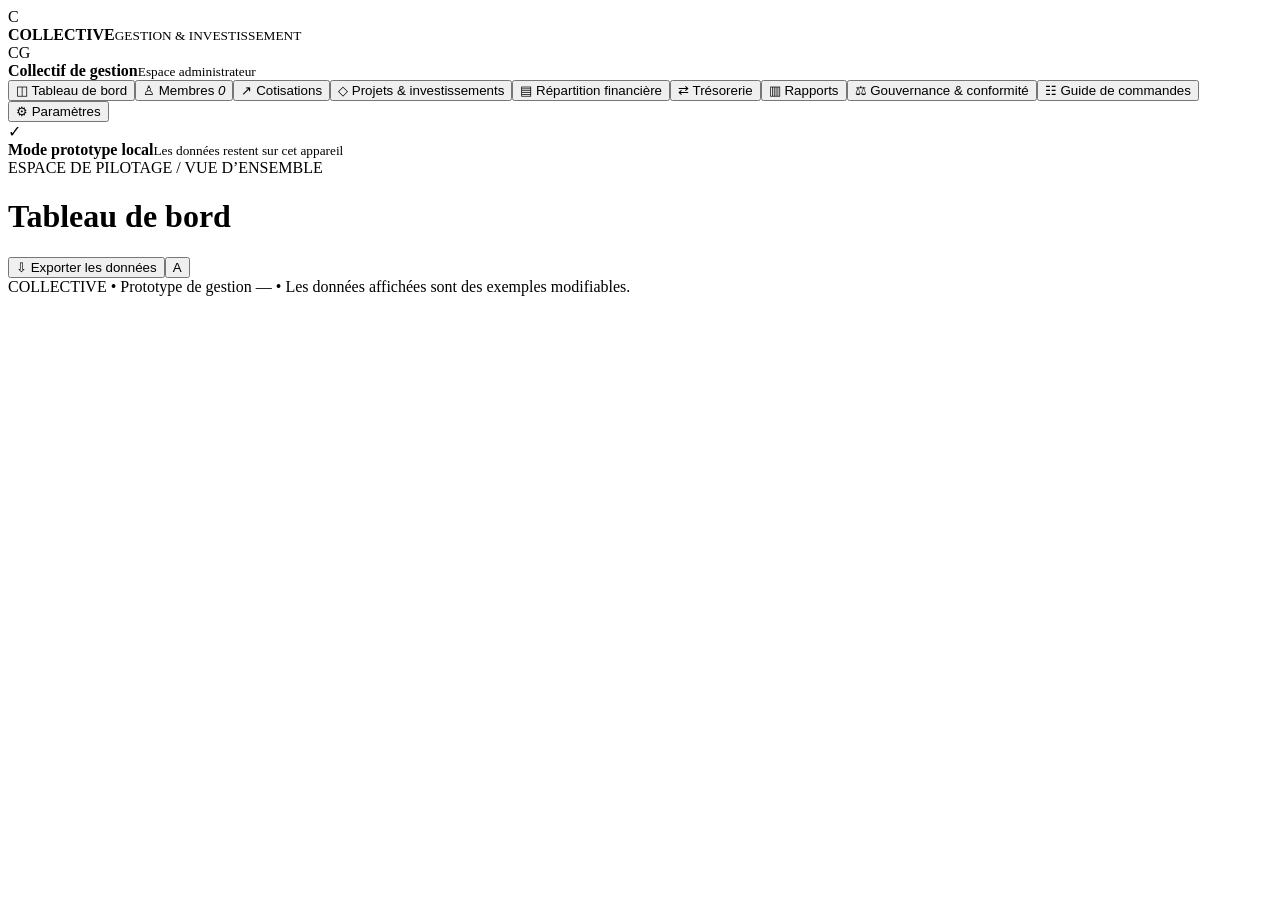
==== index.html @ 3af90262 "Add application files and gouvernance documentation" ====
<!doctype html><html lang="fr"><head><meta charset="utf-8"><meta name="viewport" content="width=device-width,initial-scale=1"><meta name="theme-color" content="#101a2d"><title>COLLECTIVE — Gestion & Investissement</title><link rel="stylesheet" href="style.css"></head><body>
<div class="app-shell"><aside class="sidebar"><div class="brand"><div class="brand-mark">C</div><div><b>COLLECTIVE</b><small>GESTION & INVESTISSEMENT</small></div></div><div class="workspace"><span class="avatar">CG</span><div><b>Collectif de gestion</b><small>Espace administrateur</small></div><span class="dot"></span></div><nav id="nav"><button class="nav-item active" data-page="dashboard"><span>◫</span> Tableau de bord</button><button class="nav-item" data-page="members"><span>♙</span> Membres <em id="memberNavCount">0</em></button><button class="nav-item" data-page="contributions"><span>↗</span> Cotisations</button><button class="nav-item" data-page="projects"><span>◇</span> Projets & investissements</button><button class="nav-item" data-page="finance"><span>▤</span> Répartition financière</button><button class="nav-item" data-page="transactions"><span>⇄</span> Trésorerie</button><button class="nav-item" data-page="reports"><span>▥</span> Rapports</button><button class="nav-item" data-page="governance"><span>⚖</span> Gouvernance & conformité</button><button class="nav-item" data-page="guide"><span>☷</span> Guide de commandes</button><button class="nav-item" data-page="settings"><span>⚙</span> Paramètres</button></nav><div class="sidebar-bottom"><div class="secure-icon">✓</div><div><b>Mode prototype local</b><small>Les données restent sur cet appareil</small></div></div></aside>
<main class="main"><header class="topbar"><div><div class="eyebrow">ESPACE DE PILOTAGE / <span id="crumb">VUE D’ENSEMBLE</span></div><h1 id="pageTitle">Tableau de bord</h1></div><div class="top-actions"><span class="date-pill" id="today"></span><button class="btn btn-light" id="exportAll">⇩ Exporter les données</button><button class="profile" title="Administrateur">A</button></div></header><div id="pageContent"></div><footer>COLLECTIVE • Prototype de gestion — <span id="year"></span> <span>• Les données affichées sont des exemples modifiables.</span></footer></main></div>
<div id="modalRoot"></div><div class="toast" id="toast"></div><input id="importFile" type="file" accept="application/json" hidden><script src="app.js"></script></body></html>
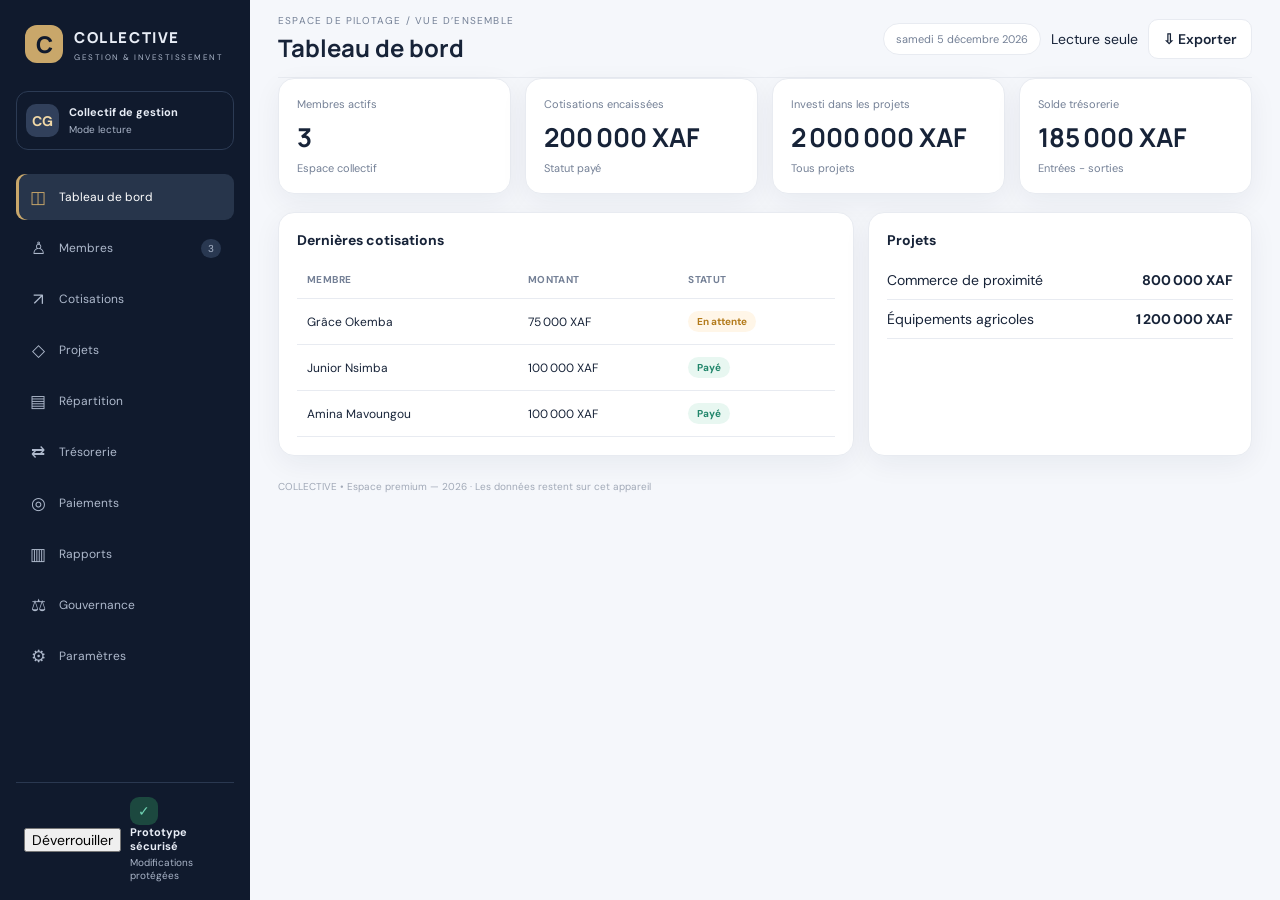
==== commit cd32952b: "Premium UI, password lock, payment methods (MoMo, Airtel, Orange, Visa)" ====
--- a/index.html
+++ b/index.html
@@ -1,4 +1,75 @@
-<!doctype html><html lang="fr"><head><meta charset="utf-8"><meta name="viewport" content="width=device-width,initial-scale=1"><meta name="theme-color" content="#101a2d"><title>COLLECTIVE — Gestion & Investissement</title><link rel="stylesheet" href="style.css"></head><body>
-<div class="app-shell"><aside class="sidebar"><div class="brand"><div class="brand-mark">C</div><div><b>COLLECTIVE</b><small>GESTION & INVESTISSEMENT</small></div></div><div class="workspace"><span class="avatar">CG</span><div><b>Collectif de gestion</b><small>Espace administrateur</small></div><span class="dot"></span></div><nav id="nav"><button class="nav-item active" data-page="dashboard"><span>◫</span> Tableau de bord</button><button class="nav-item" data-page="members"><span>♙</span> Membres <em id="memberNavCount">0</em></button><button class="nav-item" data-page="contributions"><span>↗</span> Cotisations</button><button class="nav-item" data-page="projects"><span>◇</span> Projets & investissements</button><button class="nav-item" data-page="finance"><span>▤</span> Répartition financière</button><button class="nav-item" data-page="transactions"><span>⇄</span> Trésorerie</button><button class="nav-item" data-page="reports"><span>▥</span> Rapports</button><button class="nav-item" data-page="governance"><span>⚖</span> Gouvernance & conformité</button><button class="nav-item" data-page="guide"><span>☷</span> Guide de commandes</button><button class="nav-item" data-page="settings"><span>⚙</span> Paramètres</button></nav><div class="sidebar-bottom"><div class="secure-icon">✓</div><div><b>Mode prototype local</b><small>Les données restent sur cet appareil</small></div></div></aside>
-<main class="main"><header class="topbar"><div><div class="eyebrow">ESPACE DE PILOTAGE / <span id="crumb">VUE D’ENSEMBLE</span></div><h1 id="pageTitle">Tableau de bord</h1></div><div class="top-actions"><span class="date-pill" id="today"></span><button class="btn btn-light" id="exportAll">⇩ Exporter les données</button><button class="profile" title="Administrateur">A</button></div></header><div id="pageContent"></div><footer>COLLECTIVE • Prototype de gestion — <span id="year"></span> <span>• Les données affichées sont des exemples modifiables.</span></footer></main></div>
-<div id="modalRoot"></div><div class="toast" id="toast"></div><input id="importFile" type="file" accept="application/json" hidden><script src="app.js"></script></body></html>
+<!doctype html>
+<html lang="fr">
+<head>
+  <meta charset="utf-8">
+  <meta name="viewport" content="width=device-width,initial-scale=1">
+  <meta name="theme-color" content="#0a0f1a">
+  <title>COLLECTIVE — Gestion & Investissement</title>
+  <link rel="stylesheet" href="style.css">
+  <link rel="preconnect" href="https://fonts.googleapis.com">
+  <link rel="preconnect" href="https://fonts.gstatic.com" crossorigin>
+  <link href="https://fonts.googleapis.com/css2?family=Cormorant+Garamond:wght@500;600;700&family=DM+Sans:wght@400;500;600;700&display=swap" rel="stylesheet">
+</head>
+<body>
+  <div class="app-shell">
+    <aside class="sidebar">
+      <div class="brand">
+        <div class="brand-mark">C</div>
+        <div>
+          <b>COLLECTIVE</b>
+          <small>GESTION & INVESTISSEMENT</small>
+        </div>
+      </div>
+      <div class="workspace">
+        <span class="avatar" id="wsAvatar">CG</span>
+        <div>
+          <b id="wsName">Collectif de gestion</b>
+          <small id="wsMode">Mode lecture</small>
+        </div>
+        <span class="lock-dot" id="lockDot" title="Verrouillé"></span>
+      </div>
+      <nav id="nav">
+        <button class="nav-item active" data-page="dashboard"><span>◫</span> Tableau de bord</button>
+        <button class="nav-item" data-page="members"><span>♙</span> Membres <em id="memberNavCount">0</em></button>
+        <button class="nav-item" data-page="contributions"><span>↗</span> Cotisations</button>
+        <button class="nav-item" data-page="projects"><span>◇</span> Projets</button>
+        <button class="nav-item" data-page="finance"><span>▤</span> Répartition</button>
+        <button class="nav-item" data-page="transactions"><span>⇄</span> Trésorerie</button>
+        <button class="nav-item" data-page="payments"><span>◎</span> Paiements</button>
+        <button class="nav-item" data-page="reports"><span>▥</span> Rapports</button>
+        <button class="nav-item" data-page="governance"><span>⚖</span> Gouvernance</button>
+        <button class="nav-item" data-page="settings"><span>⚙</span> Paramètres</button>
+      </nav>
+      <div class="sidebar-bottom">
+        <button class="btn-unlock" id="toggleLockBtn">Déverrouiller</button>
+        <div class="secure-line">
+          <span class="secure-icon">✓</span>
+          <div>
+            <b>Prototype sécurisé</b>
+            <small>Modifications protégées</small>
+          </div>
+        </div>
+      </div>
+    </aside>
+    <main class="main">
+      <header class="topbar">
+        <div>
+          <div class="eyebrow">ESPACE DE PILOTAGE / <span id="crumb">VUE D’ENSEMBLE</span></div>
+          <h1 id="pageTitle">Tableau de bord</h1>
+        </div>
+        <div class="top-actions">
+          <span class="date-pill" id="today"></span>
+          <span class="mode-pill" id="modePill">Lecture seule</span>
+          <button class="btn btn-light" id="exportAll">⇩ Exporter</button>
+        </div>
+      </header>
+      <div id="pageContent"></div>
+      <footer>COLLECTIVE • Espace premium — <span id="year"></span> · Les données restent sur cet appareil</footer>
+    </main>
+  </div>
+  <div id="modalRoot"></div>
+  <div class="toast" id="toast"></div>
+  <input id="importFile" type="file" accept="application/json" hidden>
+  <script src="app.js"></script>
+</body>
+</html>
--- a/style.css
+++ b/style.css
@@ -0,0 +1,2 @@
+@import url('https://fonts.googleapis.com/css2?family=DM+Sans:wght@400;500;600;700&family=Manrope:wght@400;500;600;700;800&display=swap');
+:root{--navy:#101a2d;--navy2:#192741;--gold:#c9a76a;--gold2:#f3e8d1;--ink:#172338;--muted:#748096;--line:#e8ebf1;--bg:#f5f7fb;--white:#fff;--green:#21866b;--red:#c75b62;--blue:#4775cf;--shadow:0 8px 28px rgba(24,39,65,.06)}*{box-sizing:border-box}body{margin:0;background:var(--bg);color:var(--ink);font:14px 'DM Sans',sans-serif}button,input,select,textarea{font:inherit}button{cursor:pointer}.app-shell{display:flex;min-height:100vh}.sidebar{width:250px;background:var(--navy);color:#e8edf6;padding:25px 16px 18px;display:flex;flex-direction:column;flex-shrink:0}.brand{display:flex;gap:11px;align-items:center;padding:0 9px 28px}.brand-mark{width:38px;height:38px;border-radius:12px;background:var(--gold);color:var(--navy);display:grid;place-items:center;font:800 23px Manrope}.brand b{display:block;letter-spacing:1.6px;font:800 15px Manrope}.brand small{display:block;font-size:8px;letter-spacing:1.5px;color:#aab5c8;margin-top:4px}.workspace{display:flex;align-items:center;gap:10px;padding:12px 9px;border:1px solid #2c3b54;border-radius:12px;margin-bottom:24px}.avatar{width:33px;height:33px;border-radius:10px;background:#31405b;color:#f2d9a7;display:grid;place-items:center;font-weight:700}.workspace b,.workspace small{display:block}.workspace b{font-size:11px}.workspace small{font-size:10px;color:#aab5c8;margin-top:4px}.dot{width:7px;height:7px;border-radius:50%;background:#48c19a;margin-left:auto;align-self:flex-start;margin-top:5px}nav{display:grid;gap:5px}.nav-item{border:0;background:transparent;color:#aeb9cc;text-align:left;padding:12px 13px;border-radius:9px;display:flex;align-items:center;gap:12px;font-size:12px;transition:.15s}.nav-item span{width:18px;text-align:center;font-size:17px}.nav-item em{margin-left:auto;font-style:normal;font-size:10px;background:#293851;padding:3px 7px;border-radius:10px}.nav-item:hover{background:#1b2a42;color:white}.nav-item.active{background:#27354b;color:#fff;box-shadow:inset 3px 0 var(--gold)}.nav-item.active span{color:var(--gold)}.sidebar-bottom{margin-top:auto;display:flex;gap:9px;align-items:center;padding:14px 8px 0;border-top:1px solid #2a3850}.secure-icon{height:28px;width:28px;border-radius:9px;background:#1c483f;color:#71d4b4;display:grid;place-items:center}.sidebar-bottom b,.sidebar-bottom small{display:block}.sidebar-bottom b{font-size:11px}.sidebar-bottom small{font-size:10px;color:#aab5c8;margin-top:3px}.main{flex:1;padding:0 28px;min-width:0}.topbar{height:78px;display:flex;align-items:center;justify-content:space-between;border-bottom:1px solid var(--line)}.eyebrow{font-size:10px;letter-spacing:1.2px;color:var(--muted);margin-bottom:4px}.topbar h1{margin:0;font:700 24px Manrope}.top-actions{display:flex;align-items:center;gap:10px}.date-pill{background:var(--white);border:1px solid var(--line);border-radius:20px;padding:8px 12px;font-size:11px;color:var(--muted)}.btn{border:0;border-radius:10px;padding:10px 14px;font-weight:600;display:inline-flex;align-items:center;gap:7px}.btn-light{background:var(--white);border:1px solid var(--line);color:var(--ink)}.btn-primary{background:var(--navy);color:#fff}.btn-danger{background:#fdecee;color:var(--red)}.profile{width:36px;height:36px;border-radius:11px;background:var(--navy);color:#f2d9a7;font-weight:700}.page-head{display:flex;justify-content:space-between;align-items:center;margin:22px 0 16px;gap:12px}.stats{display:grid;grid-template-columns:repeat(4,minmax(0,1fr));gap:14px;margin-bottom:18px}.card{background:var(--white);border:1px solid var(--line);border-radius:16px;padding:18px;box-shadow:var(--shadow)}.stat-label{font-size:11px;color:var(--muted)}.stat-value{font:700 26px Manrope;margin-top:8px}.stat-sub{font-size:11px;color:var(--muted);margin-top:6px}.two-col{display:grid;grid-template-columns:1.2fr .8fr;gap:14px}.three-col{display:grid;grid-template-columns:repeat(3,1fr);gap:14px}.table-top{display:flex;justify-content:space-between;align-items:center;margin-bottom:12px;gap:10px}.search{width:240px;border:1px solid var(--line);border-radius:10px;padding:10px 12px;background:#fafbfd}.table-wrap{overflow:auto}.table{width:100%;border-collapse:collapse}.table th,.table td{padding:12px 10px;border-bottom:1px solid var(--line);text-align:left;font-size:12px}.table th{color:var(--muted);font-size:10px;text-transform:uppercase;letter-spacing:.4px}.badge{display:inline-flex;padding:4px 9px;border-radius:20px;font-size:10px;font-weight:700}.badge-ok{background:#e8f7f1;color:var(--green)}.badge-warn{background:#fff6e8;color:#b37b1b}.badge-danger{background:#fdecee;color:var(--red)}.badge-info{background:#eaf1ff;color:var(--blue)}.form-grid{display:grid;grid-template-columns:1fr 1fr;gap:12px}.field{display:grid;gap:6px}.field.full{grid-column:1/-1}.field label{font-size:11px;color:var(--muted)}.field input,.field select,.field textarea{border:1px solid var(--line);border-radius:10px;padding:11px 12px;background:#fafbfd}.field textarea{min-height:90px;resize:vertical}.modal-backdrop{position:fixed;inset:0;background:rgba(16,26,45,.45);display:grid;place-items:center;z-index:40;padding:18px}.modal{width:min(560px,100%);background:var(--white);border-radius:18px;padding:20px;box-shadow:var(--shadow)}.modal h3{margin:0 0 14px;font:700 18px Manrope}.modal-actions{display:flex;justify-content:flex-end;gap:10px;margin-top:16px}.toast{position:fixed;right:20px;bottom:20px;background:var(--navy);color:#fff;padding:12px 16px;border-radius:12px;transform:translateY(120%);opacity:0;transition:.25s;z-index:50}.toast.show{transform:none;opacity:1}.chart-area{display:flex;align-items:flex-end;gap:10px;height:160px;padding-top:10px}.bar{flex:1;background:linear-gradient(180deg,#f0d9a3,#c9a76a);border-radius:8px 8px 0 0;min-height:8px;position:relative}.bar-label{position:absolute;bottom:-18px;left:50%;transform:translateX(-50%);font-size:9px;color:var(--muted);white-space:nowrap}.guide-grid{display:grid;grid-template-columns:1fr 1fr;gap:14px}.guide-step{background:var(--white);border:1px solid var(--line);border-radius:16px;padding:16px}.guide-step .step-num{width:28px;height:28px;border-radius:9px;background:var(--gold2);color:#8e6d32;display:grid;place-items:center;font-weight:800;margin-bottom:10px}.settings-row{display:flex;justify-content:space-between;align-items:center;padding:14px 0;border-bottom:1px solid var(--line)}.notice{border-left:3px solid var(--gold);background:#fffaf0;padding:14px 16px;font-size:11px;line-height:1.7;color:#756344;border-radius:0 9px 9px 0;margin-bottom:16px}footer{font-size:10px;color:#a1a9b7;padding:24px 0 4px}@media(max-width:1100px){.sidebar{width:220px}.stats{grid-template-columns:repeat(2,minmax(0,1fr))}.two-col{grid-template-columns:1fr}}@media(max-width:760px){.app-shell{display:block}.sidebar{width:100%}.workspace,.sidebar-bottom{display:none}nav{display:flex;overflow:auto}.nav-item{white-space:nowrap}.main{padding:0 13px}.stats,.two-col,.three-col,.guide-grid,.form-grid{grid-template-columns:1fr}}
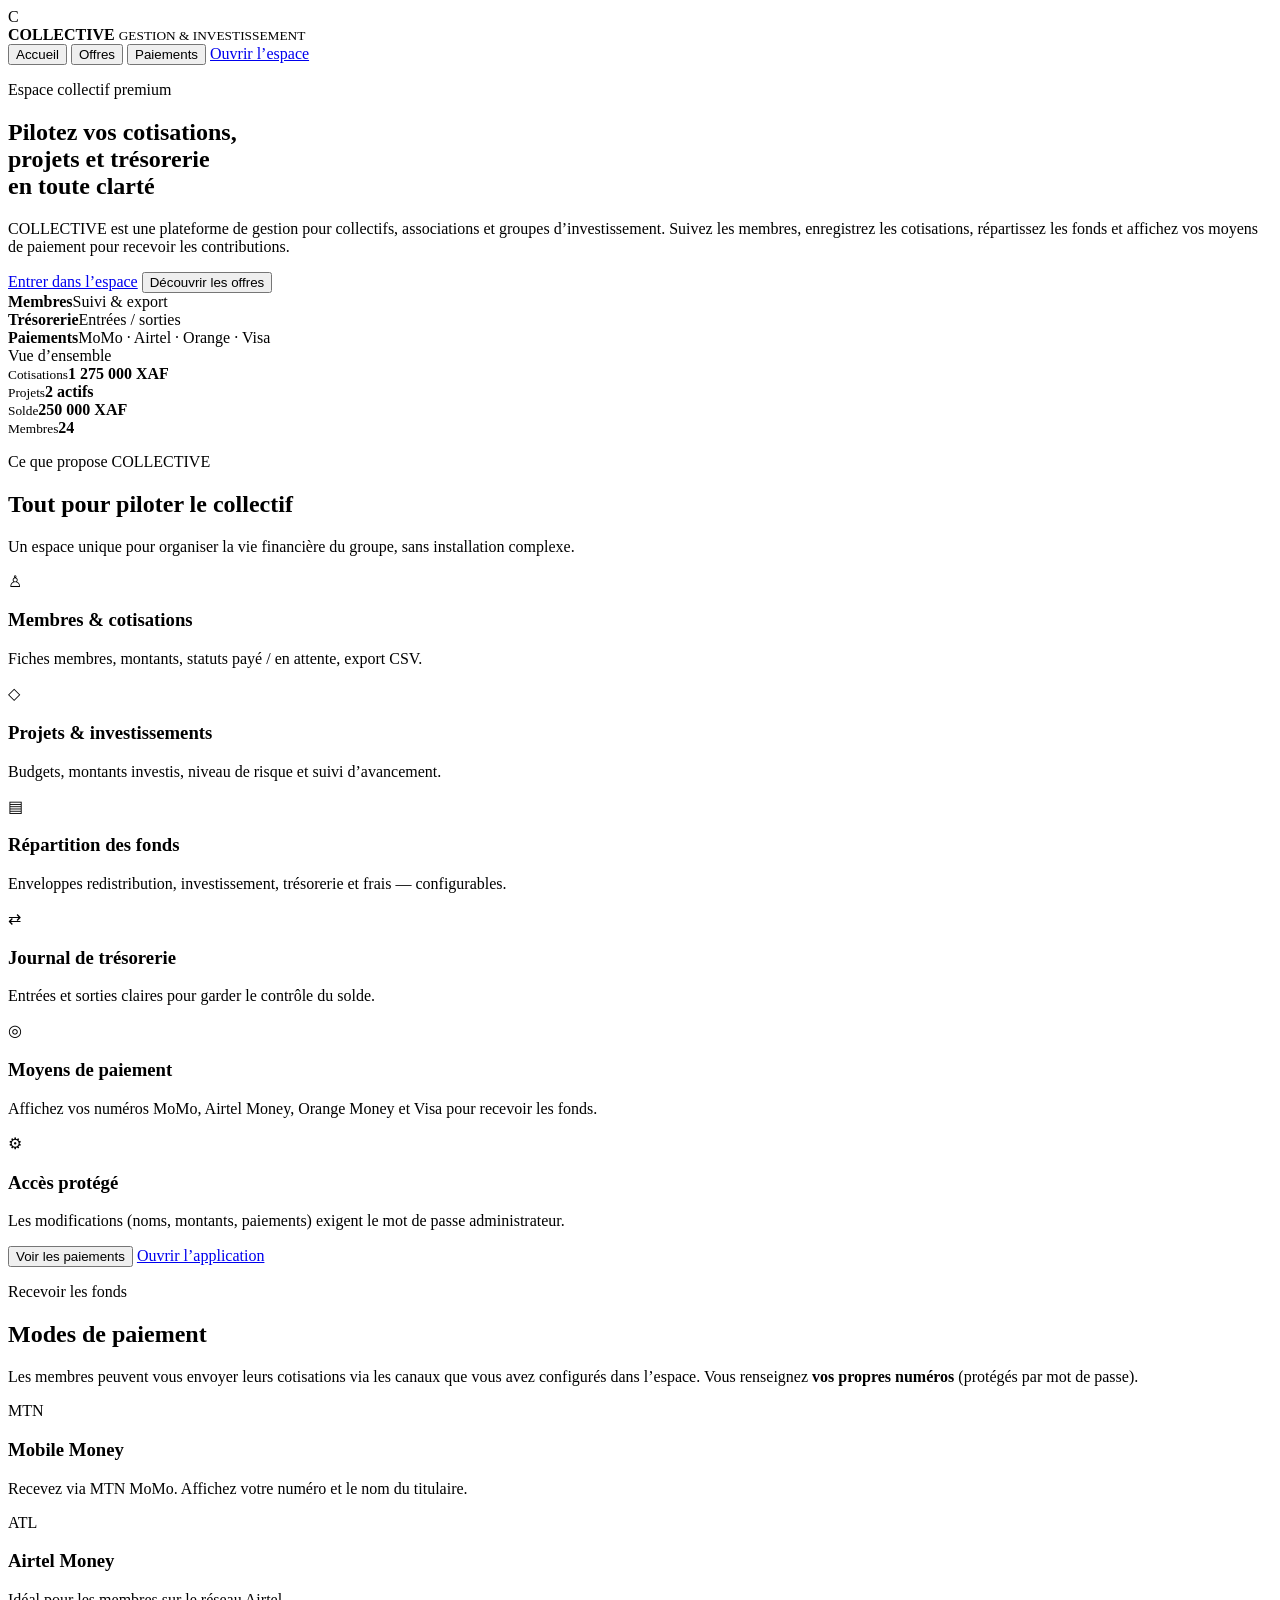
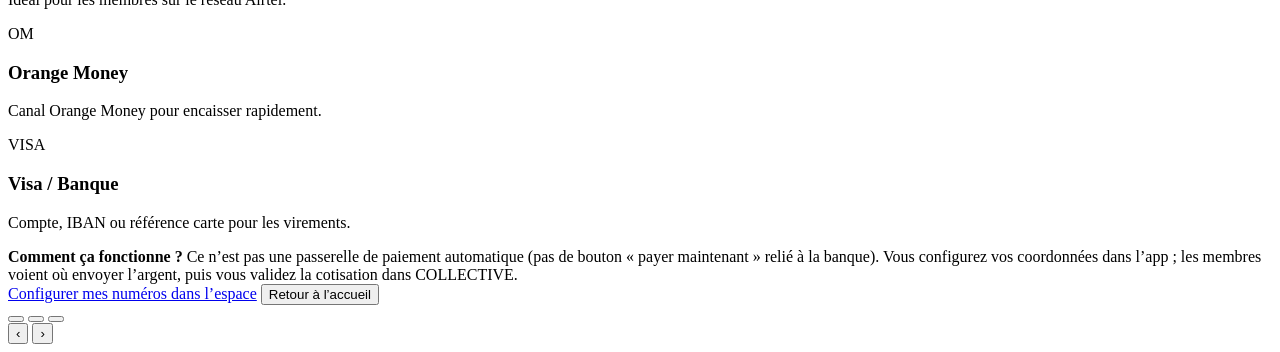
==== commit b7f1f4a0: "Landing 3 pages avec slide + app.html séparée" ====
--- a/index.html
+++ b/index.html
@@ -5,71 +5,190 @@
   <meta name="viewport" content="width=device-width,initial-scale=1">
   <meta name="theme-color" content="#0a0f1a">
   <title>COLLECTIVE — Gestion & Investissement</title>
-  <link rel="stylesheet" href="style.css">
+  <link rel="stylesheet" href="landing.css">
   <link rel="preconnect" href="https://fonts.googleapis.com">
   <link rel="preconnect" href="https://fonts.gstatic.com" crossorigin>
   <link href="https://fonts.googleapis.com/css2?family=Cormorant+Garamond:wght@500;600;700&family=DM+Sans:wght@400;500;600;700&display=swap" rel="stylesheet">
 </head>
 <body>
-  <div class="app-shell">
-    <aside class="sidebar">
-      <div class="brand">
-        <div class="brand-mark">C</div>
-        <div>
-          <b>COLLECTIVE</b>
-          <small>GESTION & INVESTISSEMENT</small>
+  <header class="top">
+    <div class="brand">
+      <div class="mark">C</div>
+      <div>
+        <b>COLLECTIVE</b>
+        <small>GESTION & INVESTISSEMENT</small>
+      </div>
+    </div>
+    <nav class="top-nav">
+      <button type="button" data-go="0" class="active">Accueil</button>
+      <button type="button" data-go="1">Offres</button>
+      <button type="button" data-go="2">Paiements</button>
+      <a class="btn-enter" href="app.html">Ouvrir l’espace</a>
+    </nav>
+  </header>
+
+  <main class="slider" id="slider">
+    <section class="slide slide-1" id="slide-0">
+      <div class="slide-inner">
+        <p class="eyebrow">Espace collectif premium</p>
+        <h1>Pilotez vos cotisations,<br>projets et trésorerie<br><span>en toute clarté</span></h1>
+        <p class="lead">
+          COLLECTIVE est une plateforme de gestion pour collectifs, associations et groupes d’investissement.
+          Suivez les membres, enregistrez les cotisations, répartissez les fonds et affichez vos moyens de paiement
+          pour recevoir les contributions.
+        </p>
+        <div class="cta-row">
+          <a class="btn-primary" href="app.html">Entrer dans l’espace</a>
+          <button type="button" class="btn-ghost" data-go="1">Découvrir les offres</button>
+        </div>
+        <div class="stats-row">
+          <div><strong>Membres</strong><span>Suivi &amp; export</span></div>
+          <div><strong>Trésorerie</strong><span>Entrées / sorties</span></div>
+          <div><strong>Paiements</strong><span>MoMo · Airtel · Orange · Visa</span></div>
         </div>
       </div>
-      <div class="workspace">
-        <span class="avatar" id="wsAvatar">CG</span>
-        <div>
-          <b id="wsName">Collectif de gestion</b>
-          <small id="wsMode">Mode lecture</small>
-        </div>
-        <span class="lock-dot" id="lockDot" title="Verrouillé"></span>
-      </div>
-      <nav id="nav">
-        <button class="nav-item active" data-page="dashboard"><span>◫</span> Tableau de bord</button>
-        <button class="nav-item" data-page="members"><span>♙</span> Membres <em id="memberNavCount">0</em></button>
-        <button class="nav-item" data-page="contributions"><span>↗</span> Cotisations</button>
-        <button class="nav-item" data-page="projects"><span>◇</span> Projets</button>
-        <button class="nav-item" data-page="finance"><span>▤</span> Répartition</button>
-        <button class="nav-item" data-page="transactions"><span>⇄</span> Trésorerie</button>
-        <button class="nav-item" data-page="payments"><span>◎</span> Paiements</button>
-        <button class="nav-item" data-page="reports"><span>▥</span> Rapports</button>
-        <button class="nav-item" data-page="governance"><span>⚖</span> Gouvernance</button>
-        <button class="nav-item" data-page="settings"><span>⚙</span> Paramètres</button>
-      </nav>
-      <div class="sidebar-bottom">
-        <button class="btn-unlock" id="toggleLockBtn">Déverrouiller</button>
-        <div class="secure-line">
-          <span class="secure-icon">✓</span>
-          <div>
-            <b>Prototype sécurisé</b>
-            <small>Modifications protégées</small>
+      <div class="slide-visual">
+        <div class="glass-card">
+          <div class="gc-top">Vue d’ensemble</div>
+          <div class="gc-grid">
+            <div><small>Cotisations</small><b>1 275 000 XAF</b></div>
+            <div><small>Projets</small><b>2 actifs</b></div>
+            <div><small>Solde</small><b>250 000 XAF</b></div>
+            <div><small>Membres</small><b>24</b></div>
           </div>
         </div>
       </div>
-    </aside>
-    <main class="main">
-      <header class="topbar">
-        <div>
-          <div class="eyebrow">ESPACE DE PILOTAGE / <span id="crumb">VUE D’ENSEMBLE</span></div>
-          <h1 id="pageTitle">Tableau de bord</h1>
+    </section>
+
+    <section class="slide slide-2" id="slide-1">
+      <div class="slide-inner wide">
+        <p class="eyebrow">Ce que propose COLLECTIVE</p>
+        <h2>Tout pour piloter le collectif</h2>
+        <p class="lead short">
+          Un espace unique pour organiser la vie financière du groupe, sans installation complexe.
+        </p>
+        <div class="features">
+          <article>
+            <span class="ico">♙</span>
+            <h3>Membres &amp; cotisations</h3>
+            <p>Fiches membres, montants, statuts payé / en attente, export CSV.</p>
+          </article>
+          <article>
+            <span class="ico">◇</span>
+            <h3>Projets &amp; investissements</h3>
+            <p>Budgets, montants investis, niveau de risque et suivi d’avancement.</p>
+          </article>
+          <article>
+            <span class="ico">▤</span>
+            <h3>Répartition des fonds</h3>
+            <p>Enveloppes redistribution, investissement, trésorerie et frais — configurables.</p>
+          </article>
+          <article>
+            <span class="ico">⇄</span>
+            <h3>Journal de trésorerie</h3>
+            <p>Entrées et sorties claires pour garder le contrôle du solde.</p>
+          </article>
+          <article>
+            <span class="ico">◎</span>
+            <h3>Moyens de paiement</h3>
+            <p>Affichez vos numéros MoMo, Airtel Money, Orange Money et Visa pour recevoir les fonds.</p>
+          </article>
+          <article>
+            <span class="ico">⚙</span>
+            <h3>Accès protégé</h3>
+            <p>Les modifications (noms, montants, paiements) exigent le mot de passe administrateur.</p>
+          </article>
         </div>
-        <div class="top-actions">
-          <span class="date-pill" id="today"></span>
-          <span class="mode-pill" id="modePill">Lecture seule</span>
-          <button class="btn btn-light" id="exportAll">⇩ Exporter</button>
+        <div class="cta-row">
+          <button type="button" class="btn-primary" data-go="2">Voir les paiements</button>
+          <a class="btn-ghost" href="app.html">Ouvrir l’application</a>
         </div>
-      </header>
-      <div id="pageContent"></div>
-      <footer>COLLECTIVE • Espace premium — <span id="year"></span> · Les données restent sur cet appareil</footer>
-    </main>
+      </div>
+    </section>
+
+    <section class="slide slide-3" id="slide-2">
+      <div class="slide-inner wide">
+        <p class="eyebrow">Recevoir les fonds</p>
+        <h2>Modes de paiement</h2>
+        <p class="lead short">
+          Les membres peuvent vous envoyer leurs cotisations via les canaux que vous avez configurés dans l’espace.
+          Vous renseignez <strong>vos propres numéros</strong> (protégés par mot de passe).
+        </p>
+        <div class="pay-row">
+          <div class="pay">
+            <div class="pay-badge momo">MTN</div>
+            <h3>Mobile Money</h3>
+            <p>Recevez via MTN MoMo. Affichez votre numéro et le nom du titulaire.</p>
+          </div>
+          <div class="pay">
+            <div class="pay-badge airtel">ATL</div>
+            <h3>Airtel Money</h3>
+            <p>Idéal pour les membres sur le réseau Airtel.</p>
+          </div>
+          <div class="pay">
+            <div class="pay-badge orange">OM</div>
+            <h3>Orange Money</h3>
+            <p>Canal Orange Money pour encaisser rapidement.</p>
+          </div>
+          <div class="pay">
+            <div class="pay-badge visa">VISA</div>
+            <h3>Visa / Banque</h3>
+            <p>Compte, IBAN ou référence carte pour les virements.</p>
+          </div>
+        </div>
+        <div class="note">
+          <strong>Comment ça fonctionne ?</strong>
+          Ce n’est pas une passerelle de paiement automatique (pas de bouton « payer maintenant » relié à la banque).
+          Vous configurez vos coordonnées dans l’app ; les membres voient où envoyer l’argent, puis vous validez la cotisation dans COLLECTIVE.
+        </div>
+        <div class="cta-row">
+          <a class="btn-primary" href="app.html">Configurer mes numéros dans l’espace</a>
+          <button type="button" class="btn-ghost" data-go="0">Retour à l’accueil</button>
+        </div>
+      </div>
+    </section>
+  </main>
+
+  <div class="dots" id="dots">
+    <button type="button" data-go="0" class="active" aria-label="Page 1"></button>
+    <button type="button" data-go="1" aria-label="Page 2"></button>
+    <button type="button" data-go="2" aria-label="Page 3"></button>
   </div>
-  <div id="modalRoot"></div>
-  <div class="toast" id="toast"></div>
-  <input id="importFile" type="file" accept="application/json" hidden>
-  <script src="app.js"></script>
+
+  <button class="nav-arrow prev" type="button" id="prev" aria-label="Précédent">‹</button>
+  <button class="nav-arrow next" type="button" id="next" aria-label="Suivant">›</button>
+
+  <script>
+    const slides = [...document.querySelectorAll('.slide')];
+    let i = 0;
+    function go(n) {
+      i = Math.max(0, Math.min(slides.length - 1, n));
+      document.getElementById('slider').style.transform = 'translateX(' + (-i * 100) + '%)';
+      document.querySelectorAll('[data-go]').forEach(el => {
+        if (el.matches('.top-nav button, .dots button')) {
+          el.classList.toggle('active', Number(el.dataset.go) === i);
+        }
+      });
+    }
+    document.querySelectorAll('[data-go]').forEach(el => {
+      el.addEventListener('click', () => go(Number(el.dataset.go)));
+    });
+    document.getElementById('prev').onclick = () => go(i - 1);
+    document.getElementById('next').onclick = () => go(i + 1);
+    let touchX = null;
+    const slider = document.getElementById('slider');
+    slider.addEventListener('touchstart', e => { touchX = e.changedTouches[0].screenX; }, { passive: true });
+    slider.addEventListener('touchend', e => {
+      if (touchX == null) return;
+      const dx = e.changedTouches[0].screenX - touchX;
+      if (dx > 50) go(i - 1);
+      if (dx < -50) go(i + 1);
+      touchX = null;
+    }, { passive: true });
+    window.addEventListener('keydown', e => {
+      if (e.key === 'ArrowRight') go(i + 1);
+      if (e.key === 'ArrowLeft') go(i - 1);
+    });
+  </script>
 </body>
 </html>
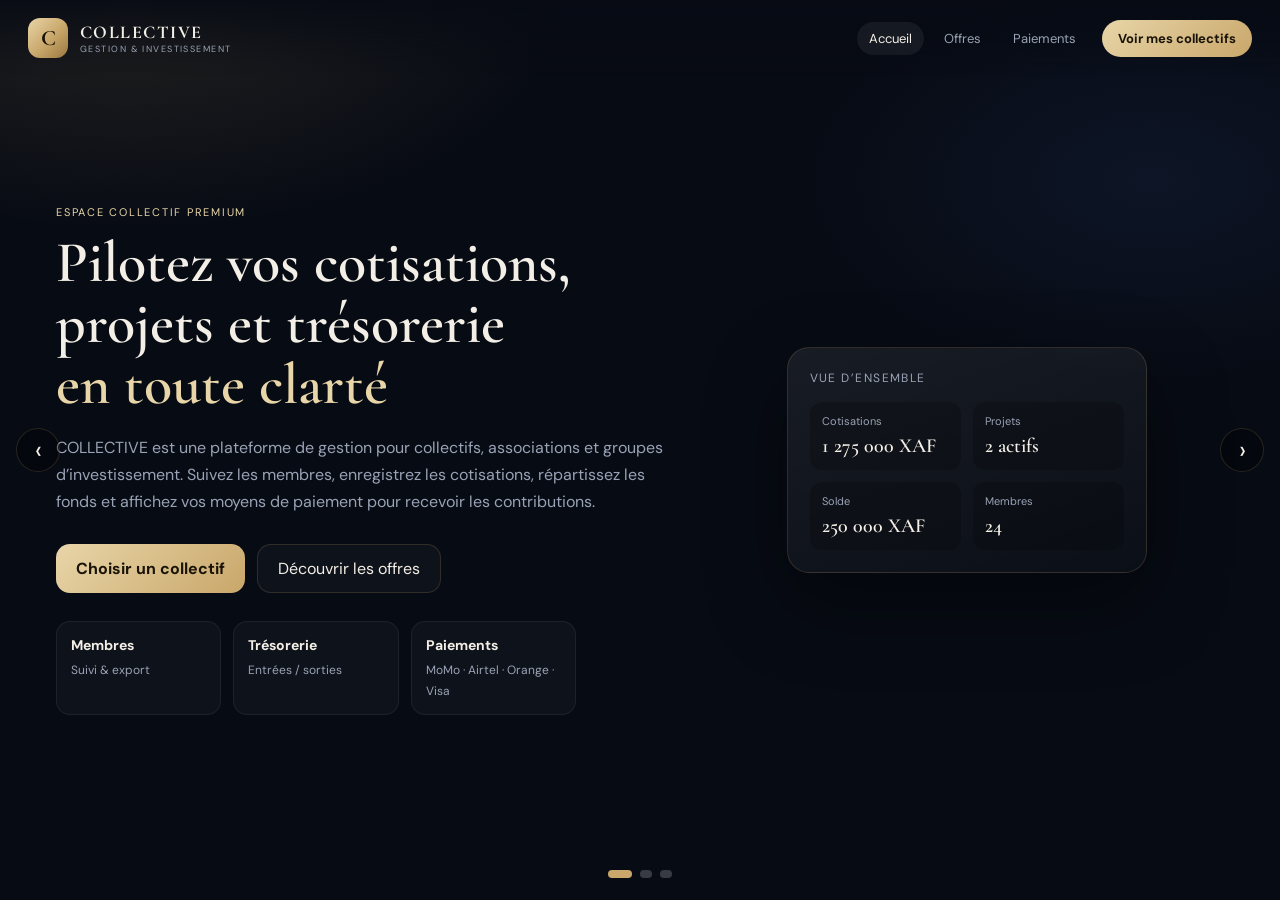
==== commit e266e22b: "Landing CTAs point to hub of collectives" ====
--- a/index.html
+++ b/index.html
@@ -23,7 +23,7 @@
       <button type="button" data-go="0" class="active">Accueil</button>
       <button type="button" data-go="1">Offres</button>
       <button type="button" data-go="2">Paiements</button>
-      <a class="btn-enter" href="app.html">Ouvrir l’espace</a>
+      <a class="btn-enter" href="hub.html">Voir mes collectifs</a>
     </nav>
   </header>
 
@@ -38,11 +38,11 @@
           pour recevoir les contributions.
         </p>
         <div class="cta-row">
-          <a class="btn-primary" href="app.html">Entrer dans l’espace</a>
+          <a class="btn-primary" href="hub.html">Choisir un collectif</a>
           <button type="button" class="btn-ghost" data-go="1">Découvrir les offres</button>
         </div>
         <div class="stats-row">
-          <div><strong>Membres</strong><span>Suivi &amp; export</span></div>
+          <div><strong>Membres</strong><span>Suivi & export</span></div>
           <div><strong>Trésorerie</strong><span>Entrées / sorties</span></div>
           <div><strong>Paiements</strong><span>MoMo · Airtel · Orange · Visa</span></div>
         </div>
@@ -69,39 +69,39 @@
         </p>
         <div class="features">
           <article>
-            <span class="ico">♙</span>
-            <h3>Membres &amp; cotisations</h3>
+            <span class="ico">MB</span>
+            <h3>Membres & cotisations</h3>
             <p>Fiches membres, montants, statuts payé / en attente, export CSV.</p>
           </article>
           <article>
-            <span class="ico">◇</span>
-            <h3>Projets &amp; investissements</h3>
+            <span class="ico">IV</span>
+            <h3>Projets & investissements</h3>
             <p>Budgets, montants investis, niveau de risque et suivi d’avancement.</p>
           </article>
           <article>
-            <span class="ico">▤</span>
+            <span class="ico">RP</span>
             <h3>Répartition des fonds</h3>
             <p>Enveloppes redistribution, investissement, trésorerie et frais — configurables.</p>
           </article>
           <article>
-            <span class="ico">⇄</span>
+            <span class="ico">TR</span>
             <h3>Journal de trésorerie</h3>
             <p>Entrées et sorties claires pour garder le contrôle du solde.</p>
           </article>
           <article>
-            <span class="ico">◎</span>
+            <span class="ico">PY</span>
             <h3>Moyens de paiement</h3>
             <p>Affichez vos numéros MoMo, Airtel Money, Orange Money et Visa pour recevoir les fonds.</p>
           </article>
           <article>
-            <span class="ico">⚙</span>
+            <span class="ico">PR</span>
             <h3>Accès protégé</h3>
             <p>Les modifications (noms, montants, paiements) exigent le mot de passe administrateur.</p>
           </article>
         </div>
         <div class="cta-row">
           <button type="button" class="btn-primary" data-go="2">Voir les paiements</button>
-          <a class="btn-ghost" href="app.html">Ouvrir l’application</a>
+          <a class="btn-ghost" href="hub.html">Voir mes collectifs</a>
         </div>
       </div>
     </section>
@@ -138,11 +138,11 @@
         </div>
         <div class="note">
           <strong>Comment ça fonctionne ?</strong>
-          Ce n’est pas une passerelle de paiement automatique (pas de bouton « payer maintenant » relié à la banque).
+          Ce n’est pas une passerelle de paiement automatique.
           Vous configurez vos coordonnées dans l’app ; les membres voient où envoyer l’argent, puis vous validez la cotisation dans COLLECTIVE.
         </div>
         <div class="cta-row">
-          <a class="btn-primary" href="app.html">Configurer mes numéros dans l’espace</a>
+          <a class="btn-primary" href="hub.html">Choisir un collectif</a>
           <button type="button" class="btn-ghost" data-go="0">Retour à l’accueil</button>
         </div>
       </div>
@@ -163,7 +163,7 @@
     let i = 0;
     function go(n) {
       i = Math.max(0, Math.min(slides.length - 1, n));
-      document.getElementById('slider').style.transform = 'translateX(' + (-i * 100) + '%)';
+      document.getElementById('slider').style.transform = 'translateX(' + (-i * 100) + '%);';
       document.querySelectorAll('[data-go]').forEach(el => {
         if (el.matches('.top-nav button, .dots button')) {
           el.classList.toggle('active', Number(el.dataset.go) === i);
--- a/landing.css
+++ b/landing.css
@@ -0,0 +1,140 @@
+:root{
+  --bg:#070b14;
+  --text:#f3efe6;
+  --muted:#9aa3b5;
+  --gold:#c9a76a;
+  --gold2:#e8d5a8;
+  --line:rgba(201,167,106,.18);
+  --font:"DM Sans",system-ui,sans-serif;
+  --display:"Cormorant Garamond",Georgia,serif;
+}
+*{box-sizing:border-box}
+html,body{margin:0;height:100%;overflow:hidden;font-family:var(--font);color:var(--text);background:var(--bg)}
+button,a{font:inherit}
+button{border:0;background:none;cursor:pointer;color:inherit}
+a{text-decoration:none;color:inherit}
+.top{
+  position:fixed;inset:0 0 auto 0;z-index:20;
+  display:flex;align-items:center;justify-content:space-between;
+  padding:18px 28px;
+  background:linear-gradient(180deg,rgba(7,11,20,.92),rgba(7,11,20,0));
+}
+.brand{display:flex;align-items:center;gap:12px}
+.mark{
+  width:40px;height:40px;border-radius:12px;
+  background:linear-gradient(135deg,#e8d5a8,#c9a76a 55%,#9a7740);
+  color:#1a1408;display:grid;place-items:center;
+  font-family:var(--display);font-weight:700;font-size:22px;
+}
+.brand b{display:block;font-family:var(--display);letter-spacing:.08em;font-size:18px}
+.brand small{display:block;font-size:9px;letter-spacing:.16em;color:var(--muted)}
+.top-nav{display:flex;align-items:center;gap:8px;flex-wrap:wrap;justify-content:flex-end}
+.top-nav button{padding:8px 12px;border-radius:999px;color:var(--muted);font-size:13px}
+.top-nav button.active,.top-nav button:hover{color:var(--text);background:rgba(255,255,255,.06)}
+.btn-enter{
+  margin-left:6px;padding:10px 16px;border-radius:999px;font-weight:700;font-size:13px;
+  background:linear-gradient(135deg,#e8d5a8,#c9a76a);color:#1a1408;
+}
+.slider{display:flex;width:100%;height:100%;transition:transform .55s cubic-bezier(.22,.9,.25,1)}
+.slide{
+  min-width:100%;height:100%;
+  display:grid;grid-template-columns:1.1fr .9fr;gap:24px;
+  align-items:center;padding:100px 56px 80px;
+  background:
+    radial-gradient(800px 420px at 10% 0%, rgba(201,167,106,.14), transparent 55%),
+    radial-gradient(700px 400px at 90% 20%, rgba(70,110,200,.10), transparent 50%),
+    var(--bg);
+}
+.slide-2,.slide-3{grid-template-columns:1fr}
+.slide-inner{max-width:640px}
+.slide-inner.wide{max-width:1100px;width:100%}
+.eyebrow{text-transform:uppercase;letter-spacing:.16em;font-size:11px;color:var(--gold2);margin:0 0 14px}
+h1,h2{font-family:var(--display);font-weight:600;line-height:1.05;margin:0 0 18px}
+h1{font-size:clamp(36px,5vw,58px)}
+h1 span{color:var(--gold2)}
+h2{font-size:clamp(30px,4vw,46px)}
+.lead{font-size:16px;line-height:1.7;color:var(--muted);margin:0 0 28px}
+.lead.short{max-width:720px}
+.cta-row{display:flex;flex-wrap:wrap;gap:12px;margin-bottom:28px}
+.btn-primary{
+  display:inline-flex;align-items:center;padding:13px 20px;border-radius:14px;
+  background:linear-gradient(135deg,#e8d5a8,#c9a76a);color:#1a1408;font-weight:700;
+}
+.btn-ghost{
+  display:inline-flex;align-items:center;padding:13px 20px;border-radius:14px;
+  border:1px solid var(--line);color:var(--text);background:rgba(255,255,255,.03);
+}
+.stats-row{display:grid;grid-template-columns:repeat(3,minmax(0,1fr));gap:12px;max-width:520px}
+.stats-row div{
+  padding:14px;border-radius:14px;border:1px solid rgba(255,255,255,.06);
+  background:rgba(255,255,255,.03);
+}
+.stats-row strong{display:block;font-size:14px;margin-bottom:4px}
+.stats-row span{font-size:12px;color:var(--muted)}
+.slide-visual{display:flex;justify-content:center}
+.glass-card{
+  width:min(360px,100%);padding:22px;border-radius:22px;
+  border:1px solid var(--line);
+  background:linear-gradient(160deg,rgba(255,255,255,.07),rgba(255,255,255,.02));
+  box-shadow:0 30px 80px rgba(0,0,0,.45);
+}
+.gc-top{font-size:12px;letter-spacing:.12em;text-transform:uppercase;color:var(--muted);margin-bottom:16px}
+.gc-grid{display:grid;grid-template-columns:1fr 1fr;gap:12px}
+.gc-grid div{padding:12px;border-radius:12px;background:rgba(0,0,0,.22)}
+.gc-grid small{display:block;color:var(--muted);font-size:11px;margin-bottom:6px}
+.gc-grid b{font-family:var(--display);font-size:20px;font-weight:600}
+.features{display:grid;grid-template-columns:repeat(3,minmax(0,1fr));gap:14px;margin:8px 0 24px}
+.features article{
+  padding:18px;border-radius:18px;border:1px solid rgba(255,255,255,.06);
+  background:rgba(255,255,255,.03);
+}
+.features .ico{display:block;font-size:20px;margin-bottom:10px;color:var(--gold2)}
+.features h3{margin:0 0 8px;font-size:16px}
+.features p{margin:0;font-size:13px;line-height:1.6;color:var(--muted)}
+.pay-row{display:grid;grid-template-columns:repeat(4,minmax(0,1fr));gap:12px;margin:8px 0 18px}
+.pay{
+  padding:18px;border-radius:18px;border:1px solid rgba(255,255,255,.06);
+  background:rgba(255,255,255,.03);
+}
+.pay-badge{
+  width:42px;height:42px;border-radius:12px;display:grid;place-items:center;
+  font-size:11px;font-weight:800;margin-bottom:12px;letter-spacing:.04em;
+}
+.pay-badge.momo{background:rgba(255,204,0,.15);color:#ffcc00}
+.pay-badge.airtel{background:rgba(237,28,36,.15);color:#ff6b6b}
+.pay-badge.orange{background:rgba(255,121,0,.15);color:#ff9a4a}
+.pay-badge.visa{background:rgba(26,31,113,.25);color:#9eb6ff}
+.pay h3{margin:0 0 8px;font-size:15px}
+.pay p{margin:0;font-size:13px;line-height:1.55;color:var(--muted)}
+.note{
+  border-left:3px solid var(--gold);background:rgba(201,167,106,.08);
+  padding:14px 16px;border-radius:0 12px 12px 0;margin-bottom:22px;
+  font-size:13px;line-height:1.65;color:var(--gold2);
+}
+.dots{
+  position:fixed;left:50%;bottom:22px;transform:translateX(-50%);
+  display:flex;gap:8px;z-index:20;
+}
+.dots button{width:8px;height:8px;border-radius:999px;background:rgba(255,255,255,.2)}
+.dots button.active{width:24px;background:var(--gold)}
+.nav-arrow{
+  position:fixed;top:50%;transform:translateY(-50%);z-index:20;
+  width:44px;height:44px;border-radius:50%;
+  border:1px solid var(--line);background:rgba(0,0,0,.35);
+  font-size:26px;line-height:1;color:var(--text);
+}
+.nav-arrow.prev{left:16px}
+.nav-arrow.next{right:16px}
+.nav-arrow:hover{background:rgba(201,167,106,.15)}
+@media (max-width:960px){
+  .slide{grid-template-columns:1fr;padding:96px 22px 90px}
+  .slide-visual{display:none}
+  .features{grid-template-columns:1fr 1fr}
+  .pay-row{grid-template-columns:1fr 1fr}
+  .stats-row{grid-template-columns:1fr}
+  .top{padding:14px 16px}
+  .top-nav button{display:none}
+}
+@media (max-width:560px){
+  .features,.pay-row{grid-template-columns:1fr}
+}
